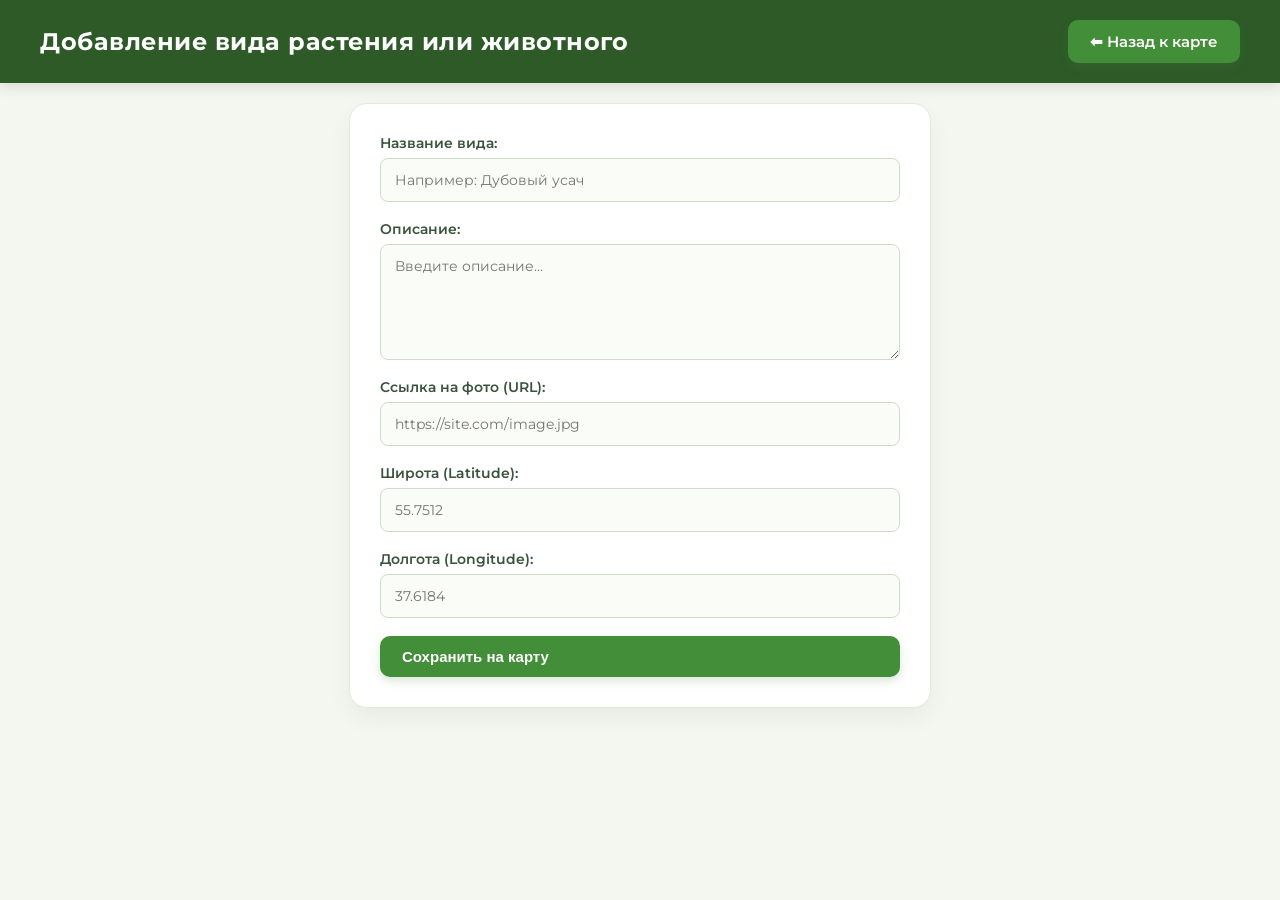
==== add.html @ a89e3019 "Add files via upload" ====
<!DOCTYPE html>
<html lang="ru">
<head>
    <meta charset="UTF-8">
    <title>Добавить вид</title>
    <link rel="stylesheet" href="style.css">
</head>
<body>
    <header>
        <h1>Добавление вида растения или животного</h1>
        <a href="index.html" class="nav-btn">⬅ Назад к карте</a>
    </header>

    <main class="form-container">
        <form id="add-form">
            <label>Название вида:
                <input type="text" id="title" required placeholder="Например: Дубовый усач">
            </label>

            <label>Описание:
                <textarea id="description" required placeholder="Введите описание..."></textarea>
            </label>

            <label>Ссылка на фото (URL):
                <input type="url" id="image" placeholder="https://site.com/image.jpg">
            </label>

            <label>Широта (Latitude):
                <input type="number" step="any" id="lat" required placeholder="55.7512">
            </label>

            <label>Долгота (Longitude):
                <input type="number" step="any" id="lng" required placeholder="37.6184">
            </label>

            <button type="submit" class="submit-btn">Сохранить на карту</button>
        </form>
    </main>

    <script src="add.js"></script>
</body>
</html>
---- style.css ----
/* Подключаем современный шрифтовой набор с мягким начертанием */
@import url('https://fonts.googleapis.com/css2?family=Montserrat:wght@400;600;700&display=swap');

body {
    margin: 0;
    padding: 0;
    font-family: 'Montserrat', sans-serif;
    background-color: #f4f6f0; /* Мягкий светлый природный фон */
    color: #2c3e2e; /* Тёмно-зеленый текст вместо резкого чёрного */
}

/* Шапка сайта */
header {
    background-color: #2d5a27; /* Глубокий лесной зелёный */
    color: #ffffff;
    padding: 20px 40px;
    display: flex;
    justify-content: space-between;
    align-items: center;
    box-shadow: 0 4px 12px rgba(45, 90, 39, 0.15);
}

header h1 {
    margin: 0;
    font-size: 24px;
    font-weight: 700;
    letter-spacing: 0.5px;
}

/* Основной контейнер */
main {
    max-width: 1100px;
    margin: 30px auto;
    padding: 0 20px;
}

/* Стилизация блока с картой */
#map {
    width: 100%;
    height: 520px;
    border-radius: 16px;
    box-shadow: 0 8px 24px rgba(0, 0, 0, 0.08);
    border: 3px solid #e2ebdb;
    overflow: hidden;
}

/* Экологичные кнопки */
.nav-btn, .submit-btn {
    display: inline-flex;
    align-items: center;
    gap: 8px;
    padding: 12px 22px;
    background-color: #438e38; /* Насыщенный травянистый цвет */
    color: #ffffff;
    text-decoration: none;
    border-radius: 10px;
    border: none;
    cursor: pointer;
    font-size: 15px;
    font-weight: 600;
    transition: all 0.2s ease;
    box-shadow: 0 4px 10px rgba(67, 142, 56, 0.2);
}

.nav-btn:hover, .submit-btn:hover {
    background-color: #336e2a;
    transform: translateY(-2px);
    box-shadow: 0 6px 14px rgba(67, 142, 56, 0.3);
}

/* Контейнер формы на странице add.html */
.form-container {
    max-width: 520px;
    margin: 20px auto;
    background: #ffffff;
    padding: 30px;
    border-radius: 18px;
    border: 1px solid #e2ebdb;
    box-shadow: 0 10px 25px rgba(0, 0, 0, 0.05);
}

form {
    display: flex;
    flex-direction: column;
    gap: 18px;
}

label {
    display: flex;
    flex-direction: column;
    font-weight: 600;
    font-size: 14px;
    color: #3a533c;
    gap: 6px;
}

input, textarea {
    padding: 12px 14px;
    border: 1.5px solid #d0dcca;
    border-radius: 8px;
    font-size: 14px;
    font-family: inherit;
    background-color: #fafcf8;
    outline: none;
    transition: border-color 0.2s;
}

input:focus, textarea:focus {
    border-color: #438e38;
    background-color: #ffffff;
}

textarea {
    resize: vertical;
    height: 90px;
}

.header-buttons {
    display: flex;
    align-items: center;
    gap: 10px;
}

.nav-btn.secondary {
    background-color: #8d6e63;
}

.nav-btn.secondary:hover {
    background-color: #6d4c41;
}

.nav-btn.outline {
    background-color: transparent;
    border: 2px solid #ffffff;
    color: #ffffff;
}

.nav-btn.outline:hover {
    background-color: rgba(255, 255, 255, 0.15);
}
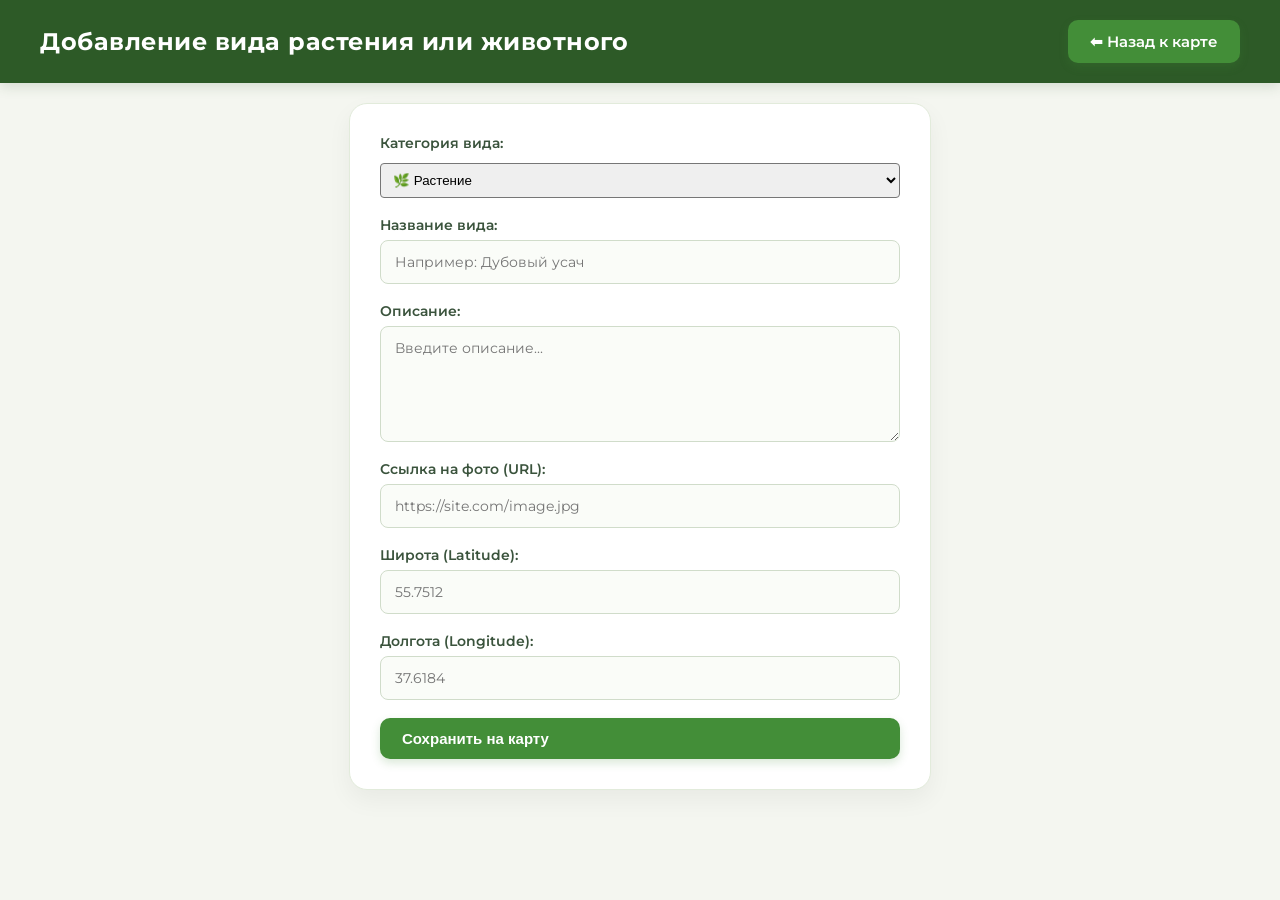
==== commit 3fce0bb1: "add.html" ====
--- a/add.html
+++ b/add.html
@@ -13,6 +13,13 @@
 
     <main class="form-container">
         <form id="add-form">
+            <label>Категория вида:
+                <select id="category" style="width: 100%; padding: 8px; margin-top: 5px; border-radius: 4px;">
+                    <option value="Растения">🌿 Растение</option>
+                    <option value="Животные">🐾 Животное</option>
+                </select>
+            </label>
+
             <label>Название вида:
                 <input type="text" id="title" required placeholder="Например: Дубовый усач">
             </label>
@@ -39,4 +46,4 @@
 
     <script src="add.js"></script>
 </body>
-</html>+</html>
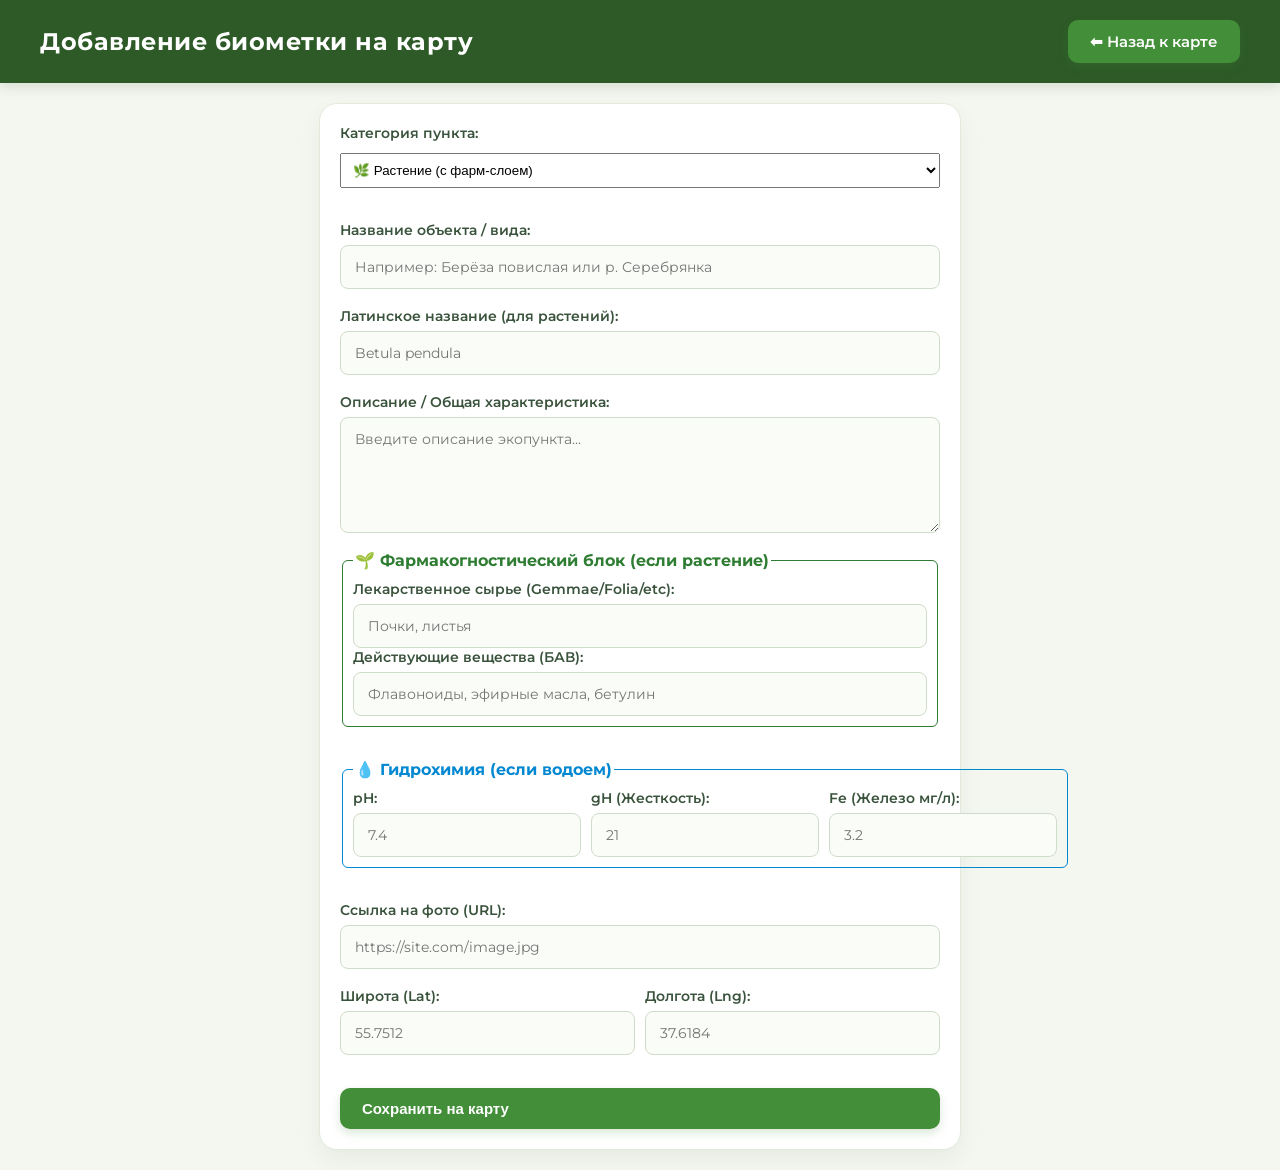
==== commit eced36bb: "add.html" ====
--- a/add.html
+++ b/add.html
@@ -2,45 +2,72 @@
 <html lang="ru">
 <head>
     <meta charset="UTF-8">
-    <title>Добавить вид</title>
+    <title>Добавить экологический пункт</title>
     <link rel="stylesheet" href="style.css">
 </head>
 <body>
     <header>
-        <h1>Добавление вида растения или животного</h1>
+        <h1>Добавление биометки на карту</h1>
         <a href="index.html" class="nav-btn">⬅ Назад к карте</a>
     </header>
 
-    <main class="form-container">
+    <main class="form-container" style="max-width: 600px; margin: 20px auto; padding: 20px;">
         <form id="add-form">
-            <label>Категория вида:
-                <select id="category" style="width: 100%; padding: 8px; margin-top: 5px; border-radius: 4px;">
-                    <option value="Растения">🌿 Растение</option>
-                    <option value="Животные">🐾 Животное</option>
+            <label>Категория пункта:
+                <select id="category" style="width: 100%; padding: 8px; margin-top: 5px; margin-bottom: 15px;">
+                    <option value="Растения">🌿 Растение (с фарм-слоем)</option>
+                    <option value="Гидрохимия">💧 Водный объект (Гидрохимия)</option>
+                    <option value="Лишайники">🍄 Лихеноиндикация / Лишайники</option>
                 </select>
             </label>
 
-            <label>Название вида:
-                <input type="text" id="title" required placeholder="Например: Дубовый усач">
+            <label>Название объекта / вида:
+                <input type="text" id="title" required placeholder="Например: Берёза повислая или р. Серебрянка">
             </label>
 
-            <label>Описание:
-                <textarea id="description" required placeholder="Введите описание..."></textarea>
+            <label>Латинское название (для растений):
+                <input type="text" id="speciesLatin" placeholder="Betula pendula">
             </label>
+
+            <label>Описание / Общая характеристика:
+                <textarea id="description" required placeholder="Введите описание экопункта..."></textarea>
+            </label>
+
+            <!-- Блок Фармакогнозии -->
+            <fieldset style="border: 1px solid #2e7d32; border-radius: 6px; padding: 10px; margin-bottom: 15px;">
+                <legend style="color: #2e7d32; font-weight: bold;">🌱 Фармакогностический блок (если растение)</legend>
+                <label>Лекарственное сырье (Gemmae/Folia/etc):
+                    <input type="text" id="rawMaterial" placeholder="Почки, листья">
+                </label>
+                <label>Действующие вещества (БАВ):
+                    <input type="text" id="activeCompounds" placeholder="Флавоноиды, эфирные масла, бетулин">
+                </label>
+            </fieldset>
+
+            <!-- Блок Гидрохимии -->
+            <fieldset style="border: 1px solid #0288d1; border-radius: 6px; padding: 10px; margin-bottom: 15px;">
+                <legend style="color: #0288d1; font-weight: bold;">💧 Гидрохимия (если водоем)</legend>
+                <div style="display: flex; gap: 10px;">
+                    <label style="flex: 1;">pH: <input type="number" step="0.1" id="ph" placeholder="7.4"></label>
+                    <label style="flex: 1;">gH (Жесткость): <input type="number" step="0.1" id="gh" placeholder="21"></label>
+                    <label style="flex: 1;">Fe (Железо мг/л): <input type="number" step="0.01" id="fe" placeholder="3.2"></label>
+                </div>
+            </fieldset>
 
             <label>Ссылка на фото (URL):
                 <input type="url" id="image" placeholder="https://site.com/image.jpg">
             </label>
 
-            <label>Широта (Latitude):
-                <input type="number" step="any" id="lat" required placeholder="55.7512">
-            </label>
+            <div style="display: flex; gap: 10px;">
+                <label style="flex: 1;">Широта (Lat):
+                    <input type="number" step="any" id="lat" required placeholder="55.7512">
+                </label>
+                <label style="flex: 1;">Долгота (Lng):
+                    <input type="number" step="any" id="lng" required placeholder="37.6184">
+                </label>
+            </div>
 
-            <label>Долгота (Longitude):
-                <input type="number" step="any" id="lng" required placeholder="37.6184">
-            </label>
-
-            <button type="submit" class="submit-btn">Сохранить на карту</button>
+            <button type="submit" class="submit-btn" style="margin-top: 15px; width: 100%;">Сохранить на карту</button>
         </form>
     </main>
 
